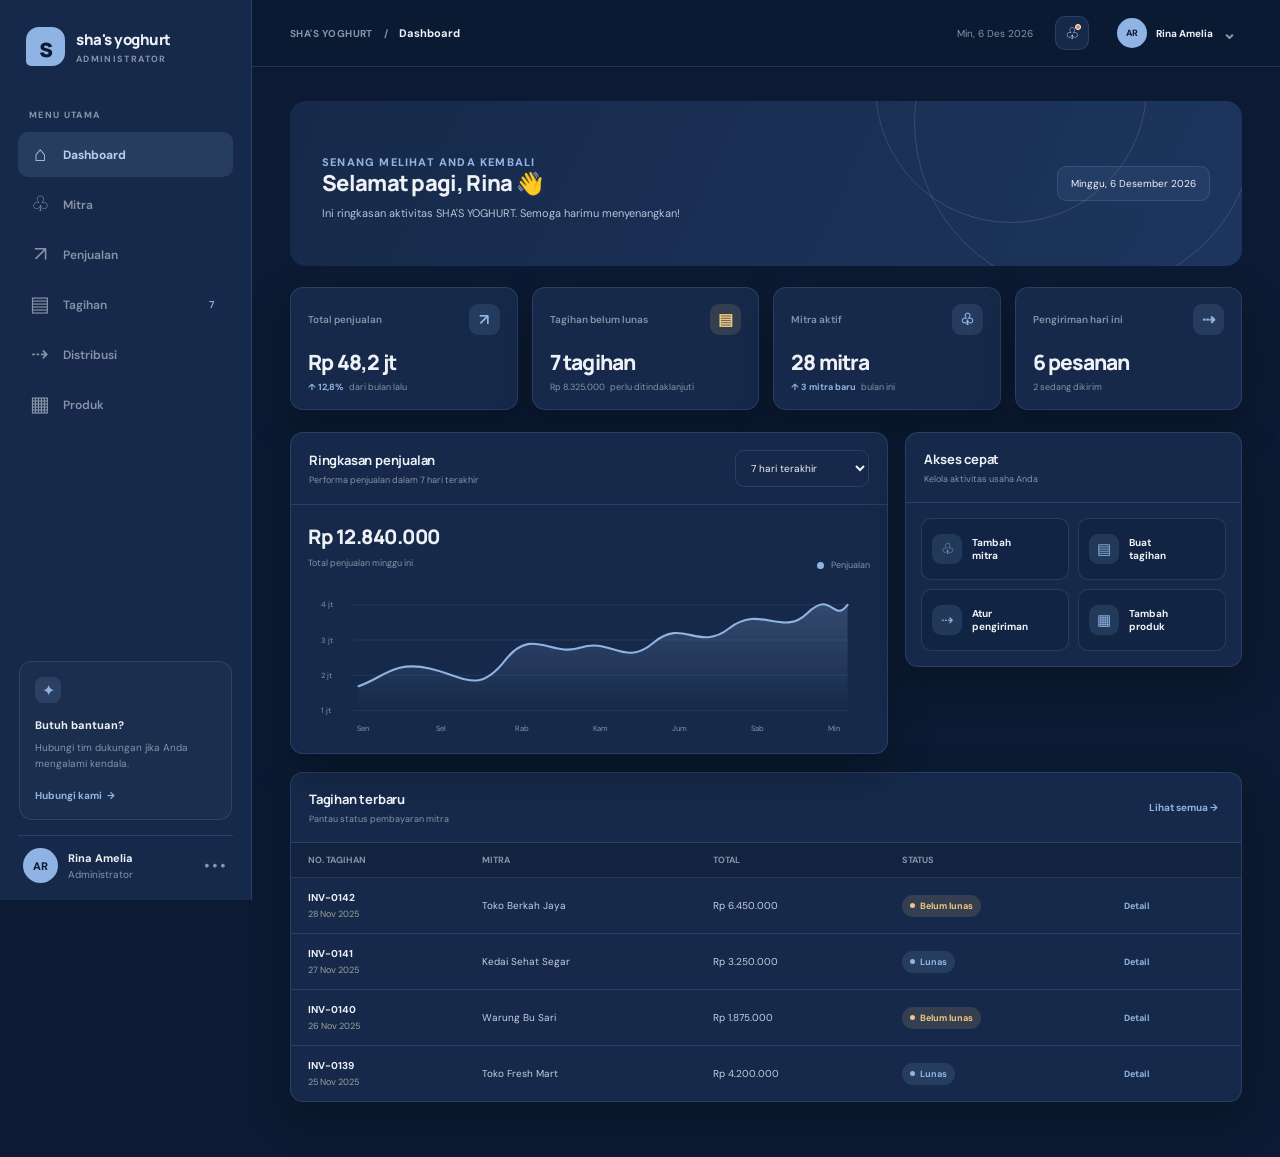
==== frontend/index.html @ 5edcdc87 "Update frontned" ====
<!DOCTYPE html>
<html lang="id">
<head>
    <meta charset="UTF-8">
    <meta name="viewport" content="width=device-width, initial-scale=1.0">
    <meta name="theme-color" content="#f5f7f4">
    <meta name="description" content="Dashboard manajemen SHA'S YOGHURT">
    <title>Dashboard | SHA'S YOGHURT</title>
    <link rel="preconnect" href="https://fonts.googleapis.com">
    <link rel="preconnect" href="https://fonts.gstatic.com" crossorigin>
    <link href="https://fonts.googleapis.com/css2?family=DM+Sans:wght@400;500;600;700;800&family=Manrope:wght@500;600;700;800&display=swap" rel="stylesheet">
    <link rel="stylesheet" href="styles.css">
    <script src="app.js" defer></script>
</head>
<body>
    <div class="app-shell">
        <aside class="sidebar" aria-label="Navigasi utama">
            <a class="brand" href="#" data-page="home" aria-label="SHA'S YOGHURT, beranda">
                <span class="brand-mark" aria-hidden="true">s</span>
                <span class="brand-copy"><strong>sha's yoghurt</strong><small>ADMINISTRATOR</small></span>
            </a>

            <div class="sidebar-label">MENU UTAMA</div>
            <nav class="side-nav">
                <button class="nav-link is-active" type="button" data-page="home"><span class="nav-icon" aria-hidden="true">⌂</span>Dashboard</button>
                <button class="nav-link" type="button" data-page="mitra"><span class="nav-icon" aria-hidden="true">♧</span>Mitra</button>
                <button class="nav-link" type="button" data-page="penjualan"><span class="nav-icon" aria-hidden="true">↗</span>Penjualan</button>
                <button class="nav-link" type="button" data-page="tagihan"><span class="nav-icon" aria-hidden="true">▤</span>Tagihan <span class="nav-count">7</span></button>
                <button class="nav-link" type="button" data-page="distribusi"><span class="nav-icon" aria-hidden="true">⇢</span>Distribusi</button>
                <button class="nav-link" type="button" data-page="produk"><span class="nav-icon" aria-hidden="true">▦</span>Produk</button>
            </nav>

            <div class="sidebar-bottom">
                <div class="help-card">
                    <span class="help-icon" aria-hidden="true">✦</span>
                    <strong>Butuh bantuan?</strong>
                    <p>Hubungi tim dukungan jika Anda mengalami kendala.</p>
                    <a href="mailto:dukungan@shasyoghurt.id">Hubungi kami <span aria-hidden="true">→</span></a>
                </div>
                <button class="profile-button" type="button" data-page="profil">
                    <span class="avatar">AR</span>
                    <span class="profile-copy"><strong>Rina Amelia</strong><small>Administrator</small></span>
                    <span class="profile-more" aria-hidden="true">•••</span>
                </button>
            </div>
        </aside>

        <div class="main-column">
            <header class="topbar">
                <div class="breadcrumb"><span>SHA'S YOGHURT</span><span class="breadcrumb-separator">/</span><strong id="breadcrumb-current">Dashboard</strong></div>
                <div class="topbar-actions">
                    <span class="today-date" id="today-date"></span>
                    <button class="icon-button notification-button" type="button" aria-label="Notifikasi">
                        <span aria-hidden="true">♧</span><i></i>
                    </button>
                    <button class="topbar-profile" type="button" data-page="profil"><span class="avatar avatar-small">AR</span><span>Rina Amelia</span><span class="chevron" aria-hidden="true">⌄</span></button>
                </div>
            </header>

            <main id="main-content" class="page-content" tabindex="-1"></main>
        </div>
    </div>

    <nav class="mobile-nav" aria-label="Navigasi bawah">
        <button class="mobile-nav-link is-active" type="button" data-page="home"><span aria-hidden="true">⌂</span><small>Beranda</small></button>
        <button class="mobile-nav-link" type="button" data-page="mitra"><span aria-hidden="true">♧</span><small>Mitra</small></button>
        <button class="mobile-nav-link" type="button" data-page="tagihan"><span aria-hidden="true">▤</span><small>Tagihan</small></button>
        <button class="mobile-nav-link" type="button" data-page="distribusi"><span aria-hidden="true">⇢</span><small>Kirim</small></button>
        <button class="mobile-nav-link" type="button" data-page="produk"><span aria-hidden="true">▦</span><small>Produk</small></button>
    </nav>

    <dialog class="app-dialog" id="action-dialog" aria-labelledby="dialog-title">
        <form id="action-form" method="dialog">
            <div class="dialog-heading">
                <div><p class="eyebrow">SHA'S YOGHURT</p><h2 id="dialog-title"></h2></div>
                <button class="icon-button dialog-close" type="button" aria-label="Tutup">×</button>
            </div>
            <div id="dialog-fields" class="dialog-fields"></div>
            <div class="dialog-actions">
                <button class="button button-quiet" type="button" data-close-dialog>Batal</button>
                <button class="button button-primary" type="submit" id="dialog-submit">Simpan data</button>
            </div>
        </form>
    </dialog>
    <div class="toast" id="toast" role="status" aria-live="polite"></div>
</body>
</html>
---- frontend/styles.css ----
:root {
    color-scheme: dark;
    --ink: #eef1f6;
    --muted: #8793a8;
    --line: rgba(143, 180, 227, .16);
    --paper: #16294a;
    --canvas: #0c1b33;
    --primary-blue: #8fb4e3;
    --primary-blue-dark: #b4cff0;
    --primary-blue-soft: rgba(143, 180, 227, .14);
    --amber: #edc77b;
    --amber-soft: rgba(237, 199, 123, .14);
    --red: #f09a91;
    --red-soft: rgba(240, 154, 145, .14);
    --shadow: 0 16px 42px rgba(0, 0, 0, .28);
    font-family: "DM Sans", sans-serif;
}

* { box-sizing: border-box; }
body { margin: 0; min-width: 320px; background: var(--canvas); color: var(--ink); }
button, input, select, textarea { font: inherit; }
button { color: inherit; }
button:focus-visible, a:focus-visible, input:focus-visible, select:focus-visible, textarea:focus-visible {
    outline: 3px solid rgba(143, 180, 227, .35);
    outline-offset: 2px;
}
.app-shell { min-height: 100vh; }

.sidebar {
    position: fixed;
    inset: 0 auto 0 0;
    z-index: 5;
    display: flex;
    width: 252px;
    flex-direction: column;
    padding: 27px 18px 17px;
    background: var(--paper);
    border-right: 1px solid var(--line);
}
.brand { display: flex; align-items: center; gap: 11px; margin: 0 0 43px 8px; color: inherit; text-decoration: none; }
.brand-mark { display: grid; width: 39px; height: 39px; place-items: center; border-radius: 13px 13px 13px 5px; background: var(--primary-blue); color: white; font: 800 26px/1 "Manrope", sans-serif; }
.brand-copy, .profile-copy { display: grid; gap: 3px; }
.brand-copy strong { font: 800 15px "Manrope", sans-serif; letter-spacing: -.5px; }
.brand-copy small { color: var(--muted); font-size: 9px; font-weight: 700; letter-spacing: 1.35px; }
.sidebar-label { padding: 0 11px 11px; color: #a1aaa3; font-size: 9px; font-weight: 800; letter-spacing: 1.35px; }
.side-nav { display: grid; gap: 5px; }
.nav-link { position: relative; display: flex; min-height: 45px; align-items: center; gap: 13px; padding: 0 12px; border: 0; border-radius: 10px; background: transparent; color: #718078; text-align: left; font-size: 12px; font-weight: 600; cursor: pointer; transition: background .18s, color .18s; }
.nav-link:hover { background: #f6f8f6; color: var(--primary-blue); }
.nav-link.is-active { background: var(--primary-blue-soft); color: var(--primary-blue-dark); font-weight: 700; }
.nav-icon { display: inline-grid; width: 20px; place-items: center; color: currentColor; font: 21px/1 "DM Sans", sans-serif; }
.nav-count { display: grid; width: 20px; height: 20px; margin-left: auto; place-items: center; border-radius: 50%; background: #fff; color: var(--primary-blue); font-size: 10px; }
.sidebar-bottom { margin-top: auto; }
.help-card { margin: 0 1px 15px; padding: 15px; border: 1px solid #e8eee8; border-radius: 13px; background: #fbfcfa; }
.help-icon { display: grid; width: 26px; height: 26px; margin-bottom: 10px; place-items: center; border-radius: 8px; background: var(--primary-blue-soft); color: var(--primary-blue); }
.help-card strong { font-size: 11px; }
.help-card p { margin: 6px 0 12px; color: var(--muted); font-size: 10px; line-height: 1.55; }
.help-card a { color: var(--primary-blue); font-size: 10px; font-weight: 700; text-decoration: none; }
.help-card a span { padding-left: 3px; }
.profile-button { display: flex; width: 100%; align-items: center; gap: 10px; padding: 12px 5px 0; border: 0; border-top: 1px solid var(--line); background: transparent; text-align: left; cursor: pointer; }
.avatar { display: grid; width: 35px; height: 35px; flex: 0 0 auto; place-items: center; border-radius: 50%; background: #f1dfca; color: #8d5c31; font-size: 11px; font-weight: 800; }
.profile-copy strong { font-size: 11px; }
.profile-copy small { color: var(--muted); font-size: 10px; }
.profile-more { margin-left: auto; color: #9aa49c; letter-spacing: 2px; }

.main-column { min-height: 100vh; margin-left: 252px; }
.topbar { position: sticky; top: 0; z-index: 4; display: flex; height: 67px; align-items: center; justify-content: space-between; padding: 0 38px; border-bottom: 1px solid var(--line); background: rgba(255,255,255,.94); backdrop-filter: blur(12px); }
.breadcrumb { display: flex; align-items: center; gap: 11px; color: #9aa49c; font-size: 10px; font-weight: 700; letter-spacing: .45px; }
.breadcrumb strong { color: #4a594f; font-size: 11px; letter-spacing: 0; }
.breadcrumb-separator { color: #c1c9c2; }
.topbar-actions { display: flex; align-items: center; gap: 22px; }
.today-date { color: #78857c; font-size: 10px; }
.icon-button { position: relative; display: grid; width: 34px; height: 34px; place-items: center; border: 1px solid var(--line); border-radius: 10px; background: #fff; color: #65756a; font-size: 16px; cursor: pointer; }
.notification-button i { position: absolute; top: 7px; right: 7px; width: 6px; height: 6px; border: 1px solid white; border-radius: 50%; background: #e08b45; }
.topbar-profile { display: flex; align-items: center; gap: 9px; border: 0; background: transparent; color: #526057; font-size: 10px; font-weight: 700; cursor: pointer; }
.avatar-small { width: 30px; height: 30px; font-size: 9px; }
.chevron { color: #9aa49c; font-size: 17px; }
.page-content { width: min(100%, 1300px); margin: 0 auto; padding: 34px 38px 55px; }

.page-heading { display: flex; align-items: flex-end; justify-content: space-between; gap: 20px; margin-bottom: 25px; }
.page-heading h1 { margin: 0; font: 800 25px/1.2 "Manrope", sans-serif; letter-spacing: -.9px; }
.page-heading p { margin: 7px 0 0; color: var(--muted); font-size: 11px; }
.eyebrow { margin: 0 0 7px; color: var(--primary-blue); font-size: 9px; font-weight: 800; letter-spacing: 1.2px; }
.button { display: inline-flex; min-height: 38px; align-items: center; justify-content: center; gap: 8px; padding: 0 14px; border: 1px solid transparent; border-radius: 9px; font-size: 10px; font-weight: 700; text-decoration: none; cursor: pointer; transition: transform .16s, background .16s; }
.button:hover { transform: translateY(-1px); }
.button-primary { background: var(--primary-blue); color: #fff; }
.button-primary:hover { background: var(--primary-blue-dark); }
.button-quiet { border-color: var(--line); background: #fff; color: #647168; }
.button-soft { background: var(--primary-blue-soft); color: var(--primary-blue-dark); }
.button .plus { font-size: 17px; line-height: 0; font-weight: 400; }

.welcome-banner { position: relative; display: flex; min-height: 165px; align-items: center; justify-content: space-between; overflow: hidden; margin-bottom: 21px; padding: 27px 32px; border-radius: 16px; background: linear-gradient(110deg, #1e3a8a, #2563eb); color: white; }
.welcome-banner:after, .welcome-banner:before { position: absolute; content: ""; border: 1px solid rgba(255,255,255,.13); border-radius: 50%; }
.welcome-banner:before { width: 270px; height: 270px; top: -150px; right: 10%; }
.welcome-banner:after { width: 340px; height: 340px; top: -150px; right: -14px; }
.welcome-copy { position: relative; z-index: 1; max-width: 470px; }
.welcome-copy .eyebrow { color: #bfdbfe; }
.welcome-copy h1 { margin: 0; font: 800 22px/1.3 "Manrope", sans-serif; letter-spacing: -.7px; }
.welcome-copy p { margin: 8px 0 0; color: rgba(255,255,255,.76); font-size: 11px; }
.banner-date { position: relative; z-index: 1; padding: 10px 13px; border: 1px solid rgba(255,255,255,.22); border-radius: 9px; background: rgba(255,255,255,.1); color: white; font-size: 10px; }

.stats-grid { display: grid; grid-template-columns: repeat(4, minmax(0, 1fr)); gap: 14px; margin-bottom: 22px; }
.stat-card { min-width: 0; padding: 16px 17px; border: 1px solid var(--line); border-radius: 13px; background: #fff; box-shadow: 0 3px 12px rgba(38,60,44,.025); }
.stat-top { display: flex; align-items: center; justify-content: space-between; gap: 8px; color: var(--muted); font-size: 10px; font-weight: 600; }
.stat-icon { display: grid; width: 31px; height: 31px; flex: 0 0 auto; place-items: center; border-radius: 9px; background: var(--primary-blue-soft); color: var(--primary-blue); font-size: 16px; }
.stat-icon.amber { background: var(--amber-soft); color: var(--amber); }
.stat-icon.blue { background: #edf3fa; color: #53789d; }
.stat-icon.lilac { background: #f3effb; color: #8166ad; }
.stat-value { display: block; margin-top: 13px; font: 800 21px "Manrope", sans-serif; letter-spacing: -.8px; }
.stat-foot { display: flex; align-items: center; gap: 5px; margin-top: 5px; color: #89948d; font-size: 9px; }
.trend-up { color: var(--primary-blue); font-weight: 700; }

.dashboard-grid { display: grid; grid-template-columns: minmax(0, 1.6fr) minmax(240px, .9fr); gap: 17px; align-items: start; }
.panel { overflow: hidden; border: 1px solid var(--line); border-radius: 13px; background: #fff; }
.panel-heading { display: flex; align-items: center; justify-content: space-between; gap: 12px; padding: 17px 18px; border-bottom: 1px solid #f0f3f0; }
.panel-heading h2 { margin: 0; font: 700 13px "Manrope", sans-serif; letter-spacing: -.2px; }
.panel-heading p { margin: 5px 0 0; color: var(--muted); font-size: 9px; }
.text-link { padding: 5px; border: 0; background: transparent; color: var(--primary-blue); font-size: 10px; font-weight: 700; text-decoration: none; cursor: pointer; white-space: nowrap; }
.chart-area { padding: 18px 17px 14px; }
.chart-summary { display: flex; align-items: flex-end; justify-content: space-between; margin-bottom: 17px; }
.chart-summary strong { font: 800 20px "Manrope", sans-serif; letter-spacing: -.5px; }
.chart-summary small { color: var(--muted); font-size: 9px; }
.chart-legend { display: flex; align-items: center; gap: 7px; color: #78857c; font-size: 9px; }
.chart-legend i { width: 7px; height: 7px; border-radius: 50%; background: #8fb4e3; }
.chart { display: block; width: 100%; height: 151px; overflow: visible; }
.chart-gridline { stroke: #edf1ed; stroke-width: 1; }
.chart-label { fill: #9aa49c; font: 9px "DM Sans", sans-serif; }
.chart-area-fill { fill: url(#chart-fill); }
.chart-line { fill: none; stroke: #8fb4e3; stroke-linecap: round; stroke-linejoin: round; stroke-width: 2.5; }
.quick-actions { display: grid; grid-template-columns: repeat(2, 1fr); gap: 9px; padding: 15px; }
.quick-action { display: flex; min-height: 62px; align-items: center; gap: 10px; padding: 10px; border: 1px solid #edf1ed; border-radius: 10px; background: #fff; text-align: left; cursor: pointer; transition: border-color .16s, background .16s; }
.quick-action:hover { border-color: #bfdbfe; background: #fbfdff; }
.quick-action-icon { display: grid; width: 30px; height: 30px; flex: 0 0 auto; place-items: center; border-radius: 9px; background: var(--primary-blue-soft); color: var(--primary-blue); font-size: 15px; }
.quick-action span:last-child { color: #4f5c53; font-size: 10px; font-weight: 700; line-height: 1.35; }

.table-panel { margin-top: 18px; }
.table-wrap { overflow-x: auto; }
.data-table { width: 100%; border-collapse: collapse; text-align: left; white-space: nowrap; }
.data-table th { padding: 11px 17px; background: #fbfcfb; color: #97a199; font-size: 9px; font-weight: 700; }
.data-table td { padding: 13px 17px; border-top: 1px solid #f0f3f0; color: #59665d; font-size: 10px; }
.data-table tbody tr:hover { background: #fcfdfc; }
.table-primary { color: #34443a !important; font-weight: 700; }
.table-sub { display: block; margin-top: 4px; color: #9aa49c; font-size: 9px; font-weight: 400; }
.status { display: inline-flex; align-items: center; gap: 5px; padding: 5px 8px; border-radius: 30px; background: var(--amber-soft); color: var(--amber); font-size: 9px; font-weight: 700; }
.status:before { width: 5px; height: 5px; border-radius: 50%; background: currentColor; content: ""; }
.status-paid, .status-active, .status-delivered { background: var(--primary-blue-soft); color: var(--primary-blue); }
.status-pending, .status-processing { background: var(--amber-soft); color: var(--amber); }
.status-low, .status-cancelled { background: var(--red-soft); color: var(--red); }
.table-action { padding: 5px 8px; border: 0; border-radius: 6px; background: transparent; color: var(--primary-blue); font-size: 9px; font-weight: 700; cursor: pointer; }
.table-action:hover { background: var(--primary-blue-soft); }
.empty-state { padding: 35px 20px; color: var(--muted); text-align: center; font-size: 11px; }

.toolbar { display: flex; align-items: center; justify-content: space-between; gap: 12px; margin: 0 0 14px; }
.toolbar-left, .toolbar-right { display: flex; align-items: center; gap: 9px; }
.search-field { display: flex; width: min(270px, 42vw); height: 37px; align-items: center; gap: 8px; padding: 0 11px; border: 1px solid #e6ece6; border-radius: 9px; background: white; color: #9aa49c; }
.search-field span { font-size: 15px; }
.search-field input { width: 100%; min-width: 0; border: 0; outline: 0; background: transparent; color: var(--ink); font-size: 10px; }
.select-field { height: 37px; padding: 0 27px 0 11px; border: 1px solid #e6ece6; border-radius: 9px; background: white; color: #69766d; font-size: 10px; }
.tabs { display: flex; gap: 5px; margin-bottom: 14px; }
.tab-button { padding: 7px 11px; border: 0; border-radius: 7px; background: transparent; color: #87938a; font-size: 10px; font-weight: 600; cursor: pointer; }
.tab-button.is-active { background: var(--primary-blue-soft); color: var(--primary-blue-dark); }
.inventory-cell { display: flex; align-items: center; gap: 9px; }
.product-swatch { display: grid; width: 31px; height: 31px; place-items: center; border-radius: 9px; background: var(--primary-blue-soft); color: var(--primary-blue); font-size: 15px; }
.detail-grid { display: grid; grid-template-columns: repeat(2, minmax(0, 1fr)); gap: 12px; margin: 17px 0; }
.detail-item { padding: 13px; border: 1px solid var(--line); border-radius: 9px; }
.detail-item small { display: block; color: var(--muted); font-size: 9px; }
.detail-item strong { display: block; margin-top: 6px; font-size: 11px; }
.detail-card { padding: 19px; border: 1px solid var(--line); border-radius: 13px; background: white; }
.detail-card h2 { margin: 0; font: 700 14px "Manrope", sans-serif; }
.detail-actions { display: flex; gap: 8px; margin-top: 17px; }
.empty-filter { display: none; }

.app-dialog { width: min(440px, calc(100vw - 30px)); padding: 0; border: 0; border-radius: 16px; box-shadow: 0 24px 80px rgba(21, 43, 29, .2); }
.app-dialog::backdrop { background: rgba(21, 36, 27, .38); backdrop-filter: blur(3px); }
.app-dialog form { padding: 22px; }
.dialog-heading { display: flex; align-items: flex-start; justify-content: space-between; margin-bottom: 18px; }
.dialog-heading h2 { margin: 0; font: 800 19px "Manrope", sans-serif; letter-spacing: -.5px; }
.dialog-close { font-size: 20px; }
.dialog-fields { display: grid; gap: 13px; }
.form-field { display: grid; gap: 6px; }
.form-field label { color: #556259; font-size: 10px; font-weight: 700; }
.form-field input, .form-field select, .form-field textarea { width: 100%; min-height: 38px; padding: 9px 11px; border: 1px solid #e4eae4; border-radius: 8px; background: #fff; color: var(--ink); font-size: 11px; }
.form-field textarea { min-height: 70px; resize: vertical; }
.dialog-actions { display: flex; justify-content: flex-end; gap: 8px; margin-top: 21px; }
.toast { position: fixed; right: 24px; bottom: 24px; z-index: 20; max-width: calc(100vw - 32px); padding: 12px 16px; border-radius: 10px; background: #213c2c; box-shadow: var(--shadow); color: white; font-size: 11px; opacity: 0; pointer-events: none; transform: translateY(8px); transition: opacity .2s, transform .2s; }
.toast.is-visible { opacity: 1; transform: translateY(0); }
.mobile-nav { display: none; }

@media (min-width: 1440px) {
    .page-content { padding-right: 52px; padding-left: 52px; }
    .topbar { padding-right: 52px; padding-left: 52px; }
}
@media (max-width: 1100px) {
    .sidebar { width: 220px; padding-right: 14px; padding-left: 14px; }
    .main-column { margin-left: 220px; }
    .page-content { padding-right: 25px; padding-left: 25px; }
    .topbar { padding-right: 25px; padding-left: 25px; }
    .stats-grid { grid-template-columns: repeat(2, minmax(0, 1fr)); }
}
@media (min-width: 761px) and (max-width: 850px) {
    .dashboard-grid { grid-template-columns: minmax(0, 1fr); }
}
@media (max-width: 760px) {
    .sidebar { display: none; }
    .main-column { margin-left: 0; }
    .topbar { height: 57px; padding: 0 17px; }
    .topbar-actions { gap: 12px; }
    .today-date, .topbar-profile > span:not(.avatar) { display: none; }
    .topbar-profile { padding: 0; }
    .breadcrumb { gap: 7px; font-size: 8px; }
    .breadcrumb strong { font-size: 10px; }
    .page-content { padding: 24px 16px 93px; }
    .page-heading { align-items: flex-start; margin-bottom: 19px; }
    .page-heading h1 { font-size: 22px; }
    .page-heading p { max-width: 300px; line-height: 1.5; }
    .page-heading .button { min-height: 35px; padding: 0 10px; font-size: 9px; white-space: nowrap; }
    .welcome-banner { min-height: 145px; padding: 22px 20px; }
    .welcome-copy h1 { max-width: 310px; font-size: 19px; }
    .welcome-copy p { max-width: 280px; line-height: 1.5; }
    .banner-date { display: none; }
    .stats-grid { gap: 9px; margin-bottom: 16px; }
    .stat-card { padding: 12px; }
    .stat-top { font-size: 9px; }
    .stat-icon { width: 27px; height: 27px; }
    .stat-value { margin-top: 10px; font-size: 18px; }
    .stat-foot { font-size: 8px; }
    .dashboard-grid { grid-template-columns: 1fr; gap: 13px; }
    .panel-heading { padding: 14px; }
    .chart-area { padding: 15px 11px 11px; }
    .chart { height: 130px; }
    .table-panel { margin-top: 14px; }
    .data-table th, .data-table td { padding-right: 12px; padding-left: 12px; }
    .toolbar { align-items: stretch; flex-wrap: wrap; }
    .toolbar-left { flex: 1 1 100%; }
    .search-field { width: 100%; }
    .toolbar-right { justify-content: space-between; width: 100%; }
    .mobile-nav { position: fixed; right: 0; bottom: 0; left: 0; z-index: 10; display: grid; height: 65px; grid-template-columns: repeat(5, 1fr); padding: 5px 8px max(5px, env(safe-area-inset-bottom)); border-top: 1px solid var(--line); background: rgba(255,255,255,.97); backdrop-filter: blur(14px); }
    .mobile-nav-link { display: grid; align-content: center; justify-items: center; gap: 2px; border: 0; border-radius: 9px; background: transparent; color: #8b978e; cursor: pointer; }
    .mobile-nav-link > span { font-size: 20px; line-height: 1.1; }
    .mobile-nav-link small { font-size: 8px; font-weight: 600; }
    .mobile-nav-link.is-active { color: var(--primary-blue); }
    .toast { right: 16px; bottom: 79px; }
}
@media (max-width: 420px) {
    .page-content { padding-right: 12px; padding-left: 12px; }
    .welcome-banner { padding-right: 15px; padding-left: 15px; }
    .welcome-copy h1 { font-size: 17px; }
    .stat-card { padding: 10px; }
    .stat-top { align-items: flex-start; }
    .stat-value { font-size: 16px; }
    .quick-actions { padding: 11px; }
}
@media (prefers-reduced-motion: reduce) {
    *, *::before, *::after { scroll-behavior: auto !important; transition-duration: .01ms !important; animation-duration: .01ms !important; }
}

.brand-mark { color: #0c1b33; }
.sidebar-label { color: var(--muted); }
.nav-link { color: var(--muted); }
.nav-link:hover { background: rgba(143, 180, 227, .08); }
.nav-count { background: var(--paper); color: var(--primary-blue); }
.help-card { border-color: var(--line); background: rgba(255, 255, 255, .025); }
.avatar { background: var(--primary-blue); color: #0c1b33; }
.profile-more, .breadcrumb, .breadcrumb-separator, .today-date, .chevron { color: var(--muted); }
.breadcrumb strong, .topbar-profile { color: var(--ink); }
.topbar { background: rgba(12, 27, 51, .94); }
.icon-button { background: var(--paper); color: var(--ink); }
.button-primary { color: #0c1b33; }
.button-quiet { border-color: var(--line); background: var(--paper); color: var(--ink); }
.welcome-banner { background: linear-gradient(115deg, #16294a, #1d355d); }
.welcome-banner .eyebrow { color: var(--primary-blue); }
.welcome-copy h1, .banner-date { color: var(--ink); }
.welcome-copy p { color: #b7c3d6; }
.banner-date { border-color: var(--line); background: rgba(143, 180, 227, .08); }
.stat-card, .panel, .detail-card { border-color: var(--line); background: var(--paper); box-shadow: var(--shadow); }
.stat-icon.blue, .stat-icon.lilac { background: var(--primary-blue-soft); color: var(--primary-blue); }
.stat-foot { color: var(--muted); }
.panel-heading { border-color: var(--line); }
.chart-legend { color: var(--muted); }
.chart-gridline { stroke: rgba(143, 180, 227, .13); }
.chart-label { fill: var(--muted); }
.quick-action { border-color: var(--line); background: rgba(12, 27, 51, .28); }
.quick-action:hover { border-color: rgba(143, 180, 227, .45); background: rgba(143, 180, 227, .08); }
.quick-action span:last-child { color: var(--ink); }
.data-table th { background: rgba(12, 27, 51, .42); color: var(--muted); }
.data-table td { border-color: var(--line); color: #c4cfdf; }
.data-table tbody tr:hover { background: rgba(143, 180, 227, .055); }
.table-primary { color: var(--ink) !important; }
.status-paid, .status-active, .status-delivered { background: var(--primary-blue-soft); color: var(--primary-blue); }
.search-field, .select-field { border-color: var(--line); background: var(--paper); color: var(--muted); }
.select-field { color: var(--ink); }
.tab-button { color: var(--muted); }
.tab-button.is-active { color: #0c1b33; }
.detail-item { border-color: var(--line); background: rgba(12, 27, 51, .24); }
.app-dialog { background: var(--paper); color: var(--ink); }
.app-dialog::backdrop { background: rgba(4, 12, 25, .72); }
.form-field label { color: #c4cfdf; }
.form-field input, .form-field select, .form-field textarea { border-color: var(--line); background: var(--canvas); color: var(--ink); }
.form-field input::placeholder, .form-field textarea::placeholder { color: var(--muted); }
.toast { background: #16294a; }
.mobile-nav { background: rgba(12, 27, 51, .97); }
.mobile-nav-link { color: var(--muted); }
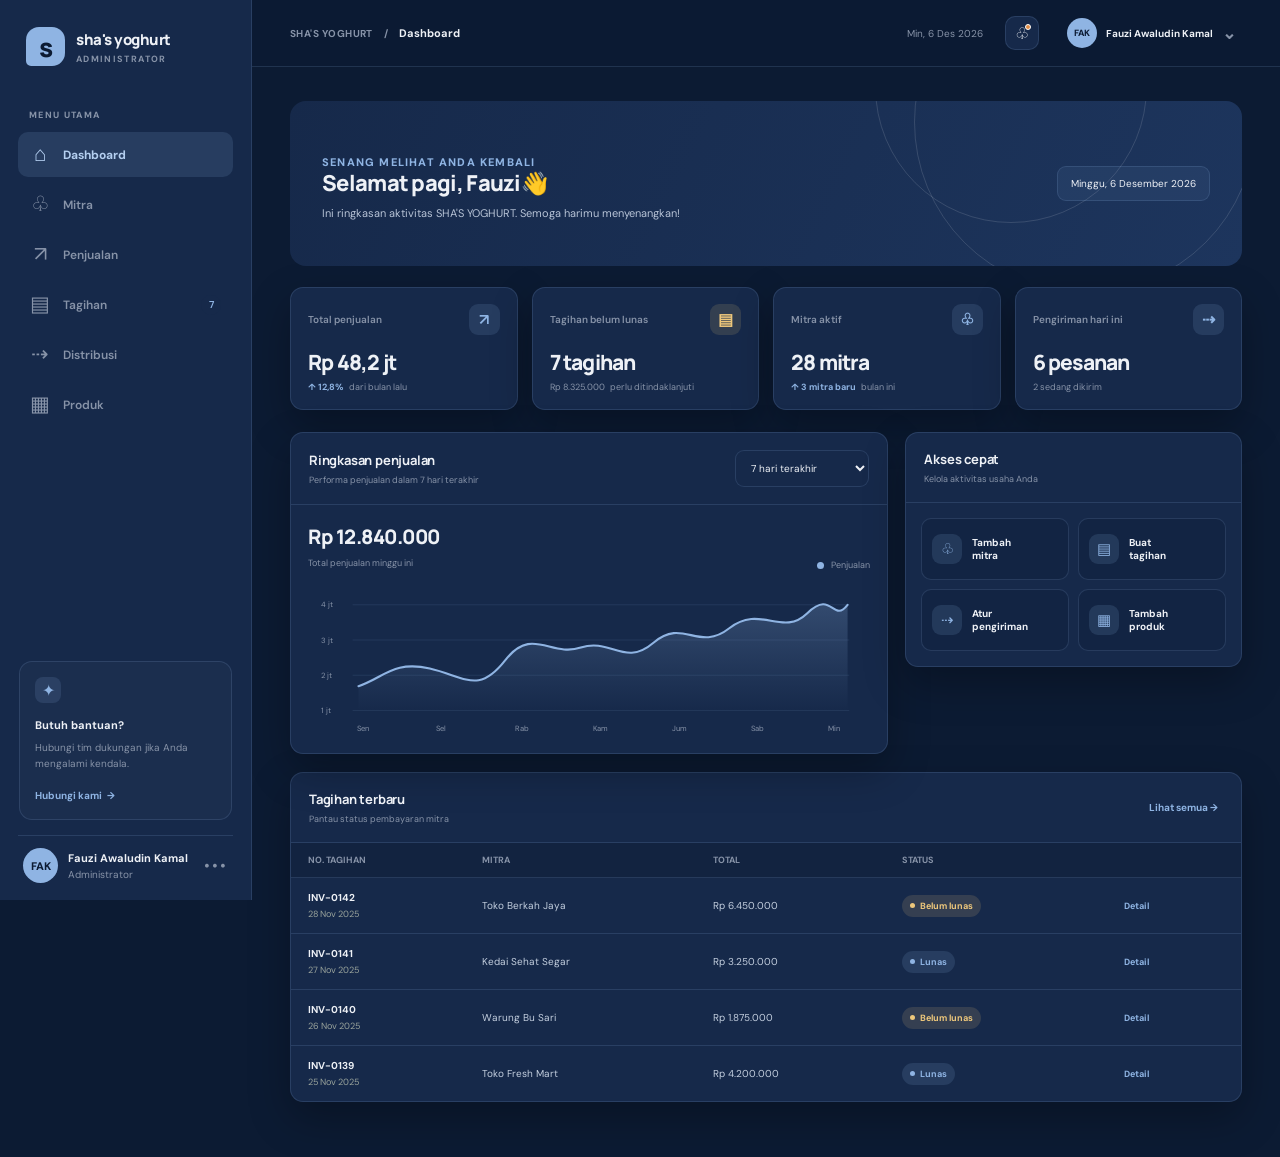
==== commit 78db731e: "pembaruan" ====
--- a/frontend/index.html
+++ b/frontend/index.html
@@ -38,8 +38,8 @@
                     <a href="mailto:dukungan@shasyoghurt.id">Hubungi kami <span aria-hidden="true">→</span></a>
                 </div>
                 <button class="profile-button" type="button" data-page="profil">
-                    <span class="avatar">AR</span>
-                    <span class="profile-copy"><strong>Rina Amelia</strong><small>Administrator</small></span>
+                    <span class="avatar">FAK</span>
+                    <span class="profile-copy"><strong>Fauzi Awaludin Kamal</strong><small>Administrator</small></span>
                     <span class="profile-more" aria-hidden="true">•••</span>
                 </button>
             </div>
@@ -53,7 +53,7 @@
                     <button class="icon-button notification-button" type="button" aria-label="Notifikasi">
                         <span aria-hidden="true">♧</span><i></i>
                     </button>
-                    <button class="topbar-profile" type="button" data-page="profil"><span class="avatar avatar-small">AR</span><span>Rina Amelia</span><span class="chevron" aria-hidden="true">⌄</span></button>
+                    <button class="topbar-profile" type="button" data-page="profil"><span class="avatar avatar-small">FAK</span><span>Fauzi Awaludin Kamal</span><span class="chevron" aria-hidden="true">⌄</span></button>
                 </div>
             </header>
 
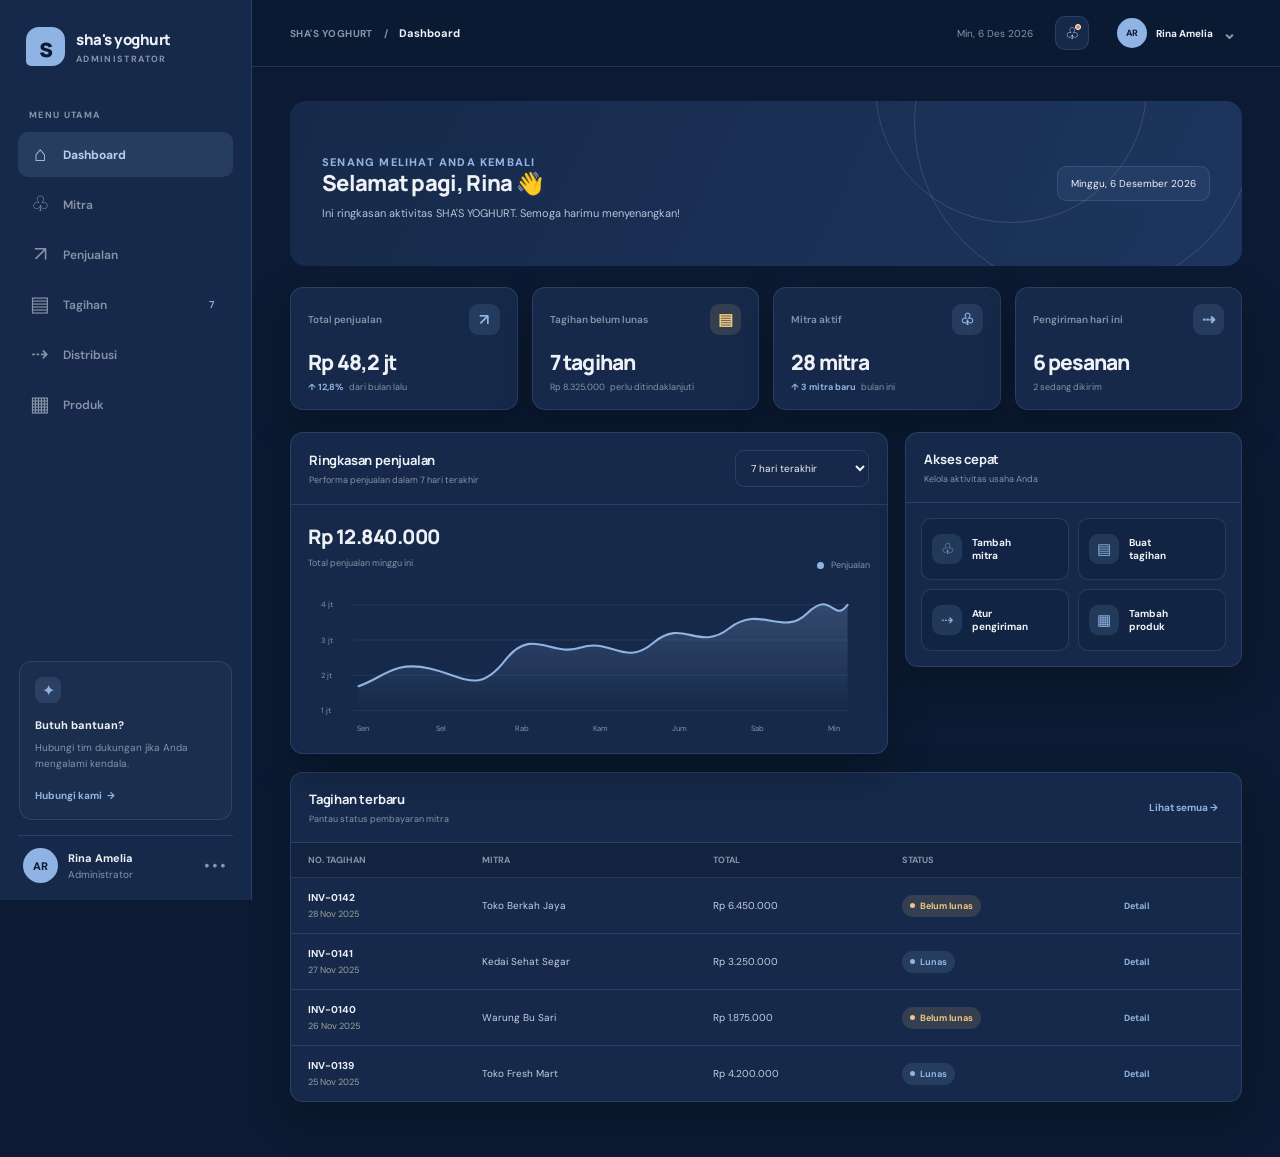
==== commit faddb22b: "Revert "pembaruan" This reverts commit 78db731e25b71188d04be83d862cb12c31d9bd5b." ====
--- a/frontend/index.html
+++ b/frontend/index.html
@@ -38,8 +38,8 @@
                     <a href="mailto:dukungan@shasyoghurt.id">Hubungi kami <span aria-hidden="true">→</span></a>
                 </div>
                 <button class="profile-button" type="button" data-page="profil">
-                    <span class="avatar">FAK</span>
-                    <span class="profile-copy"><strong>Fauzi Awaludin Kamal</strong><small>Administrator</small></span>
+                    <span class="avatar">AR</span>
+                    <span class="profile-copy"><strong>Rina Amelia</strong><small>Administrator</small></span>
                     <span class="profile-more" aria-hidden="true">•••</span>
                 </button>
             </div>
@@ -53,7 +53,7 @@
                     <button class="icon-button notification-button" type="button" aria-label="Notifikasi">
                         <span aria-hidden="true">♧</span><i></i>
                     </button>
-                    <button class="topbar-profile" type="button" data-page="profil"><span class="avatar avatar-small">FAK</span><span>Fauzi Awaludin Kamal</span><span class="chevron" aria-hidden="true">⌄</span></button>
+                    <button class="topbar-profile" type="button" data-page="profil"><span class="avatar avatar-small">AR</span><span>Rina Amelia</span><span class="chevron" aria-hidden="true">⌄</span></button>
                 </div>
             </header>
 
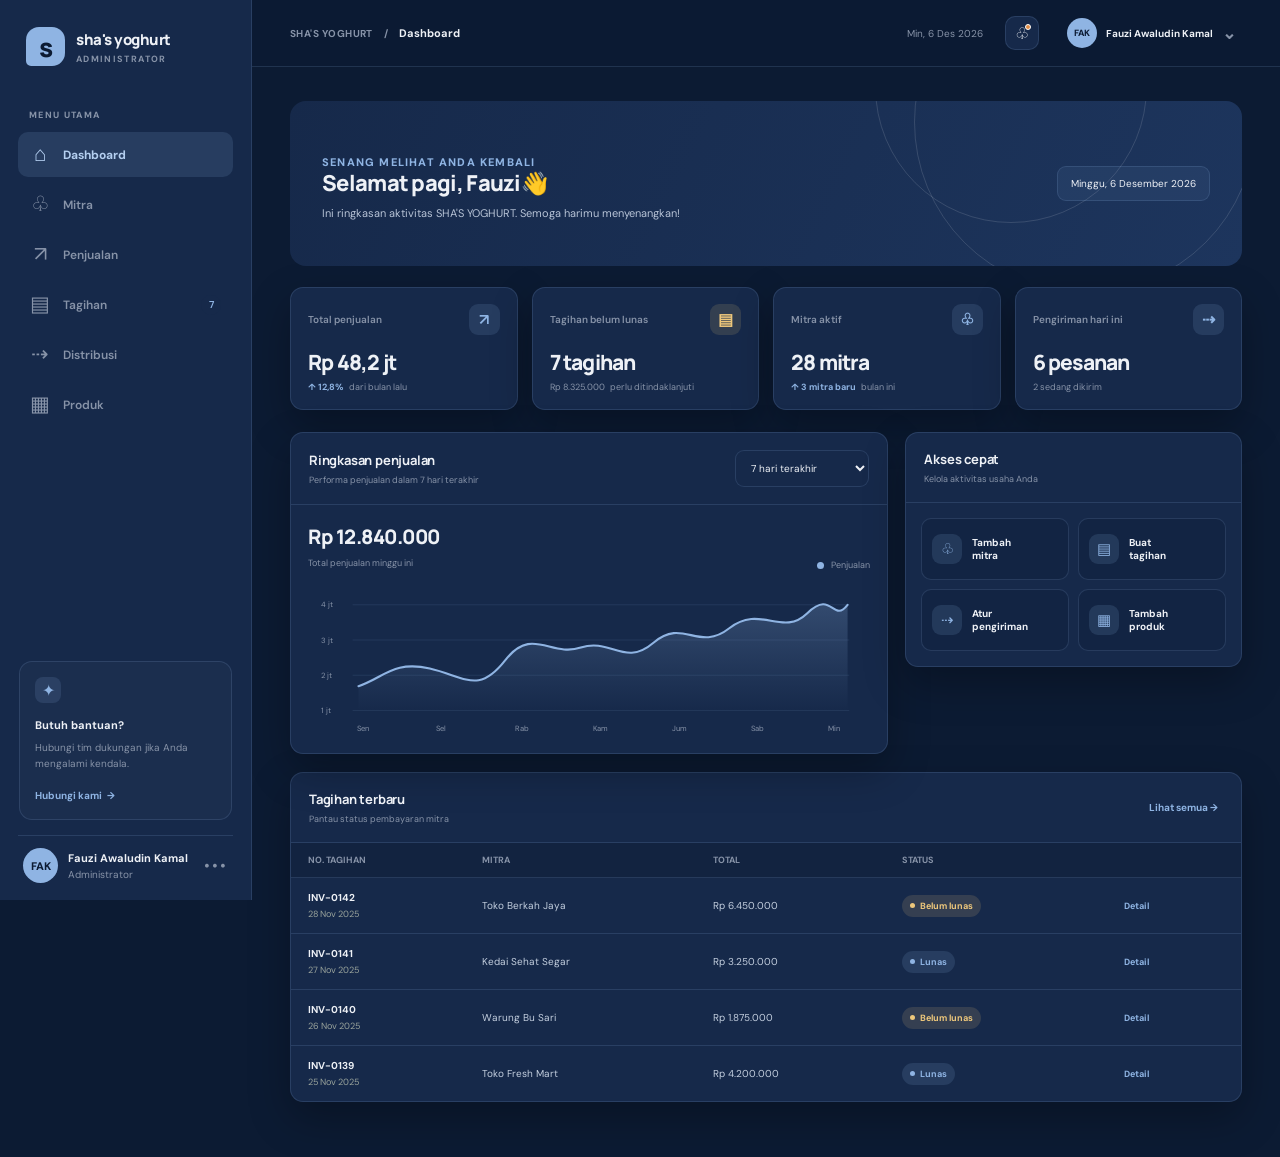
==== commit bc01ba8f: "Reapply "pembaruan" This reverts commit faddb22bf24dfedaa44f34357cf56010b683cd57." ====
--- a/frontend/index.html
+++ b/frontend/index.html
@@ -38,8 +38,8 @@
                     <a href="mailto:dukungan@shasyoghurt.id">Hubungi kami <span aria-hidden="true">→</span></a>
                 </div>
                 <button class="profile-button" type="button" data-page="profil">
-                    <span class="avatar">AR</span>
-                    <span class="profile-copy"><strong>Rina Amelia</strong><small>Administrator</small></span>
+                    <span class="avatar">FAK</span>
+                    <span class="profile-copy"><strong>Fauzi Awaludin Kamal</strong><small>Administrator</small></span>
                     <span class="profile-more" aria-hidden="true">•••</span>
                 </button>
             </div>
@@ -53,7 +53,7 @@
                     <button class="icon-button notification-button" type="button" aria-label="Notifikasi">
                         <span aria-hidden="true">♧</span><i></i>
                     </button>
-                    <button class="topbar-profile" type="button" data-page="profil"><span class="avatar avatar-small">AR</span><span>Rina Amelia</span><span class="chevron" aria-hidden="true">⌄</span></button>
+                    <button class="topbar-profile" type="button" data-page="profil"><span class="avatar avatar-small">FAK</span><span>Fauzi Awaludin Kamal</span><span class="chevron" aria-hidden="true">⌄</span></button>
                 </div>
             </header>
 
